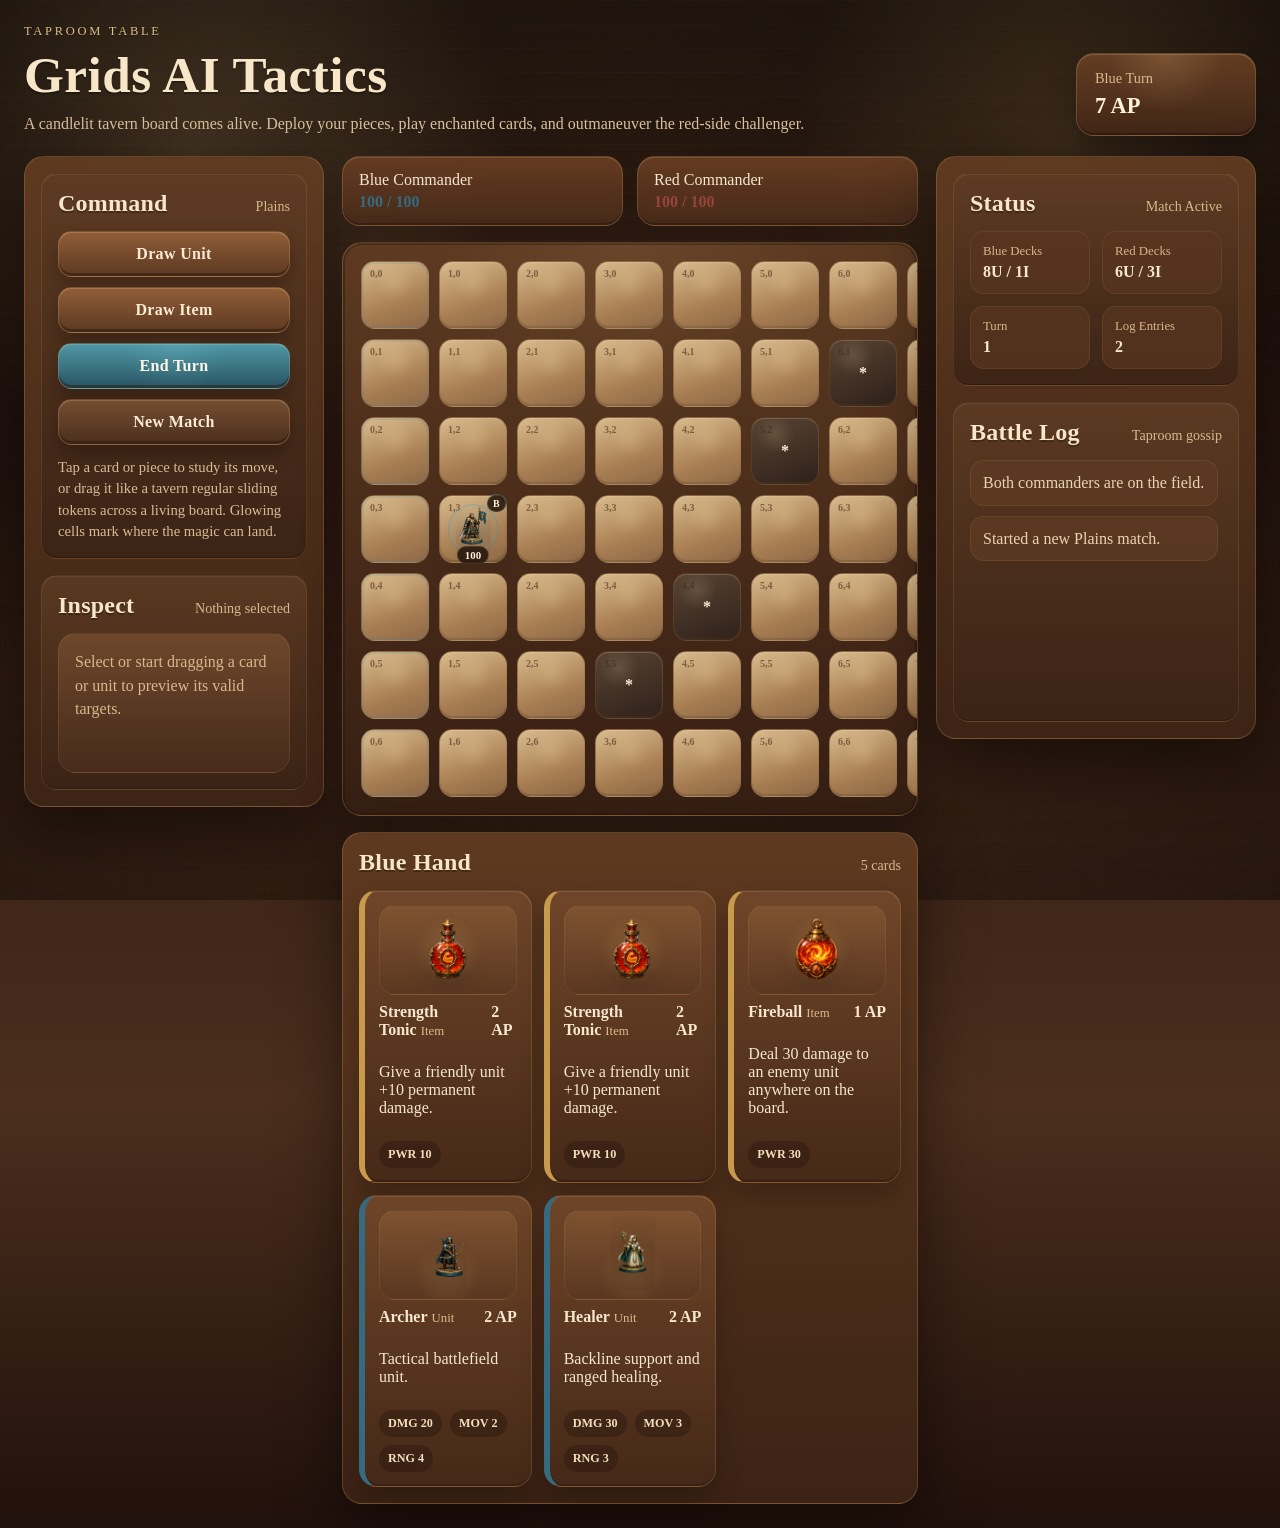
==== web/index.html @ 1a17e0ae "Add browser UI prototype" ====
<!DOCTYPE html>
<html lang="en">
<head>
  <meta charset="UTF-8">
  <meta name="viewport" content="width=device-width, initial-scale=1.0">
  <title>Grids AI Browser</title>
  <link rel="stylesheet" href="./styles.css">
</head>
<body>
  <div class="page-shell">
    <header class="topbar">
      <div>
        <p class="eyebrow">Taproom Table</p>
        <h1>Grids AI Tactics</h1>
        <p class="subtitle">A candlelit tavern board comes alive. Deploy your pieces, play enchanted cards, and outmaneuver the red-side challenger.</p>
      </div>
      <div class="turn-card" id="turn-card">
        <span id="turn-label">Blue Turn</span>
        <strong id="actions-label">7 AP</strong>
      </div>
    </header>

    <main class="layout">
      <aside class="panel panel-left">
        <section class="panel-block">
          <div class="panel-heading">
            <h2>Command</h2>
            <span id="map-label">Plains</span>
          </div>
          <div class="button-stack">
            <button id="draw-unit-btn" class="action-btn">Draw Unit</button>
            <button id="draw-item-btn" class="action-btn">Draw Item</button>
            <button id="end-turn-btn" class="action-btn primary">End Turn</button>
            <button id="reset-btn" class="action-btn ghost">New Match</button>
          </div>
          <p class="note">Tap a card or piece to study its move, or drag it like a tavern regular sliding tokens across a living board. Glowing cells mark where the magic can land.</p>
        </section>

        <section class="panel-block">
          <div class="panel-heading">
            <h2>Inspect</h2>
            <span id="selection-kind">Nothing selected</span>
          </div>
          <div id="selection-card" class="selection-card empty">
            <p>Select or start dragging a card or unit to preview its valid targets.</p>
          </div>
        </section>
      </aside>

      <section class="board-stage">
        <div class="score-strip">
          <article class="score-card blue">
            <span>Blue Commander</span>
            <strong id="blue-commander-hp">300 / 300</strong>
          </article>
          <article class="score-card red">
            <span>Red Commander</span>
            <strong id="red-commander-hp">300 / 300</strong>
          </article>
        </div>

        <div class="board-frame">
          <div id="board" class="board" aria-label="Game board"></div>
        </div>

        <section class="hand-panel">
          <div class="panel-heading">
            <h2>Blue Hand</h2>
            <span id="hand-count">0 cards</span>
          </div>
          <div id="hand" class="hand-row"></div>
        </section>
      </section>

      <aside class="panel panel-right">
        <section class="panel-block">
          <div class="panel-heading">
            <h2>Status</h2>
            <span id="winner-label">Match Active</span>
          </div>
          <div class="status-grid">
            <div>
              <span class="status-label">Blue Decks</span>
              <strong id="blue-deck-counts">0 / 0</strong>
            </div>
            <div>
              <span class="status-label">Red Decks</span>
              <strong id="red-deck-counts">0 / 0</strong>
            </div>
            <div>
              <span class="status-label">Turn</span>
              <strong id="turn-number">1</strong>
            </div>
            <div>
              <span class="status-label">Log Entries</span>
              <strong id="log-count">0</strong>
            </div>
          </div>
        </section>

        <section class="panel-block grow">
          <div class="panel-heading">
            <h2>Battle Log</h2>
            <span>Taproom gossip</span>
          </div>
          <div id="log" class="log-list"></div>
        </section>
      </aside>
    </main>
  </div>

  <script src="./app.js"></script>
</body>
</html>
---- web/styles.css ----
:root {
  --bg-0: #21130f;
  --bg-1: #3c2418;
  --bg-2: #6a462d;
  --ink: #f6e7cd;
  --muted: #ccb188;
  --panel: rgba(74, 43, 24, 0.84);
  --panel-strong: rgba(94, 54, 28, 0.94);
  --line: rgba(211, 170, 104, 0.24);
  --shadow: 0 22px 60px rgba(8, 4, 2, 0.5);
  --blue: #356a80;
  --blue-bright: #65b6c6;
  --red: #944638;
  --red-bright: #d17b63;
  --gold: #c79a4c;
  --green: #688752;
  --wood-dark: #3d2418;
  --wood-mid: #70492f;
  --wood-light: #9f7148;
  --felt: #27453f;
  --candle: #ffd38a;
  --tile: clamp(36px, 7vw, 68px);
}

* {
  box-sizing: border-box;
}

body {
  margin: 0;
  min-height: 100vh;
  color: var(--ink);
  font-family: "Palatino Linotype", "Book Antiqua", Georgia, serif;
  background:
    radial-gradient(circle at 15% 10%, rgba(255, 211, 138, 0.2), transparent 18%),
    radial-gradient(circle at 84% 9%, rgba(255, 197, 108, 0.18), transparent 16%),
    radial-gradient(circle at 50% 30%, rgba(123, 74, 42, 0.2), transparent 38%),
    linear-gradient(180deg, #120b09, #26150f 30%, #4b2e1d 72%, #21110c);
}

body::before {
  content: "";
  position: fixed;
  inset: 0;
  pointer-events: none;
  background-image:
    linear-gradient(rgba(255, 255, 255, 0.025) 1px, transparent 1px),
    linear-gradient(90deg, rgba(0, 0, 0, 0.06) 1px, transparent 1px),
    linear-gradient(8deg, rgba(157, 111, 63, 0.14), rgba(67, 40, 23, 0.1) 38%, rgba(157, 111, 63, 0.08) 62%, rgba(28, 16, 10, 0.2));
  background-size: 24px 24px, 24px 24px, 100% 100%;
  opacity: 0.68;
}

body::after {
  content: "";
  position: fixed;
  inset: 0;
  pointer-events: none;
  background:
    radial-gradient(circle at center, transparent 38%, rgba(0, 0, 0, 0.26) 100%),
    linear-gradient(180deg, rgba(255, 205, 123, 0.06), transparent 24%, transparent 76%, rgba(0, 0, 0, 0.24));
}

.page-shell {
  position: relative;
  z-index: 1;
  padding: 24px;
}

.topbar {
  display: flex;
  justify-content: space-between;
  align-items: end;
  gap: 20px;
  margin-bottom: 20px;
}

.eyebrow {
  margin: 0 0 6px;
  text-transform: uppercase;
  letter-spacing: 0.22em;
  font-size: 0.78rem;
  color: #e0bf87;
  text-shadow: 0 1px 0 rgba(0, 0, 0, 0.35);
}

h1, h2 {
  margin: 0;
  font-family: "Palatino Linotype", "Book Antiqua", Georgia, serif;
  letter-spacing: 0.01em;
  color: #f7e7c8;
  text-shadow: 0 2px 0 rgba(0, 0, 0, 0.28);
}

h1 {
  font-size: clamp(2rem, 4vw, 3.5rem);
}

.subtitle {
  margin: 8px 0 0;
  max-width: 52rem;
  color: #dbc19d;
  line-height: 1.5;
}

.turn-card,
.panel,
.board-frame,
.hand-panel,
.score-card {
  border: 1px solid var(--line);
  box-shadow: var(--shadow);
  backdrop-filter: blur(14px);
}

.turn-card {
  min-width: 180px;
  border-radius: 18px;
  padding: 16px 18px;
  display: flex;
  flex-direction: column;
  gap: 6px;
  background:
    radial-gradient(circle at top, rgba(255, 213, 145, 0.16), transparent 48%),
    linear-gradient(180deg, rgba(103, 63, 35, 0.94), rgba(67, 39, 24, 0.97));
  box-shadow:
    inset 0 1px 0 rgba(255, 224, 170, 0.18),
    inset 0 -2px 0 rgba(28, 13, 8, 0.4),
    0 16px 30px rgba(0, 0, 0, 0.3);
}

.turn-card span {
  font-size: 0.9rem;
  color: #d8bb8f;
}

.turn-card strong {
  font-size: 1.4rem;
  color: #fff3dc;
}

.layout {
  display: grid;
  grid-template-columns: minmax(240px, 300px) minmax(0, 1fr) minmax(260px, 320px);
  gap: 18px;
  align-items: start;
}

.panel,
.hand-panel,
.board-frame {
  border-radius: 20px;
  background:
    linear-gradient(180deg, rgba(98, 60, 33, 0.92), rgba(62, 36, 22, 0.96));
}

.panel {
  padding: 16px;
}

.panel-left,
.panel-right {
  display: flex;
  flex-direction: column;
  gap: 16px;
}

.panel-block {
  padding: 16px;
  border-radius: 16px;
  background:
    linear-gradient(180deg, rgba(95, 60, 36, 0.82), rgba(58, 35, 22, 0.9));
  border: 1px solid rgba(212, 166, 100, 0.14);
  box-shadow:
    inset 0 1px 0 rgba(255, 225, 182, 0.08),
    inset 0 -1px 0 rgba(19, 10, 6, 0.35);
}

.panel-block.grow {
  min-height: 320px;
}

.panel-heading {
  display: flex;
  justify-content: space-between;
  gap: 12px;
  align-items: baseline;
  margin-bottom: 14px;
}

.panel-heading span {
  color: #d5b88d;
  font-size: 0.88rem;
}

.button-stack {
  display: grid;
  gap: 10px;
}

.action-btn {
  appearance: none;
  border: 1px solid rgba(212, 170, 105, 0.26);
  border-radius: 14px;
  padding: 13px 14px;
  font: inherit;
  font-weight: 700;
  letter-spacing: 0.02em;
  color: #f9ebd4;
  background:
    linear-gradient(180deg, rgba(147, 96, 57, 0.96), rgba(93, 57, 34, 0.98));
  cursor: pointer;
  box-shadow:
    inset 0 1px 0 rgba(255, 225, 182, 0.18),
    inset 0 -3px 0 rgba(39, 20, 11, 0.45),
    0 10px 18px rgba(0, 0, 0, 0.24);
  transition: transform 120ms ease, box-shadow 120ms ease, opacity 120ms ease, filter 120ms ease;
}

.action-btn:hover:not(:disabled) {
  transform: translateY(-1px);
  filter: brightness(1.05);
}

.action-btn:active:not(:disabled) {
  transform: translateY(2px);
  box-shadow:
    inset 0 2px 0 rgba(39, 20, 11, 0.32),
    inset 0 -1px 0 rgba(255, 225, 182, 0.08),
    0 4px 10px rgba(0, 0, 0, 0.22);
}

.action-btn:disabled {
  cursor: not-allowed;
  opacity: 0.4;
}

.action-btn.primary {
  color: #fff6e6;
  background:
    radial-gradient(circle at top, rgba(132, 214, 227, 0.16), transparent 42%),
    linear-gradient(180deg, #4f97a5, #285362);
}

.action-btn.ghost {
  background:
    linear-gradient(180deg, rgba(122, 82, 51, 0.9), rgba(76, 47, 31, 0.95));
}

.note {
  margin: 12px 0 0;
  color: #d8bc95;
  line-height: 1.45;
  font-size: 0.92rem;
}

.selection-card {
  min-height: 140px;
  border-radius: 18px;
  padding: 16px;
  background:
    linear-gradient(180deg, rgba(120, 79, 48, 0.74), rgba(74, 45, 29, 0.82));
  border: 1px solid rgba(217, 170, 104, 0.12);
}

.selection-card.empty {
  color: #d7b88c;
}

.selection-card h3 {
  margin: 0 0 8px;
  font-size: 1.1rem;
}

.selection-card p {
  margin: 0;
  line-height: 1.45;
}

.selection-meta {
  display: grid;
  grid-template-columns: repeat(2, minmax(0, 1fr));
  gap: 10px;
  margin-top: 12px;
}

.selection-meta strong {
  display: block;
  font-size: 1.05rem;
}

.selection-meta span {
  color: #d5b88b;
  font-size: 0.82rem;
}

.board-stage {
  display: flex;
  flex-direction: column;
  gap: 16px;
}

.score-strip {
  display: grid;
  grid-template-columns: repeat(2, minmax(0, 1fr));
  gap: 14px;
}

.score-card {
  padding: 14px 16px;
  border-radius: 18px;
  background:
    linear-gradient(180deg, rgba(104, 61, 34, 0.94), rgba(71, 42, 26, 0.98));
  display: flex;
  flex-direction: column;
  gap: 4px;
  box-shadow:
    inset 0 1px 0 rgba(255, 226, 184, 0.12),
    inset 0 -2px 0 rgba(21, 11, 8, 0.32);
}

.score-card.blue strong {
  color: var(--blue);
}

.score-card.red strong {
  color: var(--red);
}

.board-frame {
  padding: 18px;
  overflow: auto;
  background:
    radial-gradient(circle at top, rgba(255, 214, 140, 0.08), transparent 30%),
    linear-gradient(180deg, rgba(95, 59, 34, 0.96), rgba(54, 31, 19, 0.99));
  border: 1px solid rgba(205, 161, 94, 0.24);
  box-shadow:
    inset 0 0 0 2px rgba(31, 16, 9, 0.35),
    inset 0 1px 0 rgba(255, 226, 180, 0.08),
    0 22px 40px rgba(0, 0, 0, 0.3);
}

.board {
  width: max-content;
  margin: 0 auto;
  display: grid;
  grid-template-columns: repeat(10, var(--tile));
  gap: 10px;
}

.cell {
  width: var(--tile);
  height: var(--tile);
  position: relative;
  border-radius: 14px;
  border: 1px solid rgba(118, 85, 53, 0.44);
  display: grid;
  place-items: center;
  font-weight: 800;
  user-select: none;
  transition: transform 140ms ease, box-shadow 140ms ease, background 140ms ease, border-color 140ms ease;
  background:
    radial-gradient(circle at 50% 30%, rgba(255, 226, 173, 0.18), transparent 34%),
    linear-gradient(160deg, #d9bc8e, #aa8054 60%, #8d6846);
  box-shadow:
    inset 0 1px 0 rgba(255, 237, 204, 0.18),
    inset 0 -2px 0 rgba(90, 62, 34, 0.25);
}

.cell::before {
  content: attr(data-coord);
  position: absolute;
  left: 8px;
  top: 6px;
  font-size: 0.62rem;
  color: rgba(68, 42, 22, 0.58);
  font-weight: 700;
}

.cell.blocker {
  background:
    radial-gradient(circle at 35% 25%, rgba(255, 220, 179, 0.14), transparent 30%),
    linear-gradient(160deg, #584332, #2f211a);
  color: #f8ebd3;
}

.cell.deploy-blue {
  box-shadow: inset 0 0 0 2px rgba(68, 132, 165, 0.16);
}

.cell.deploy-red {
  box-shadow: inset 0 0 0 2px rgba(175, 88, 64, 0.16);
}

.cell.highlight-deploy,
.cell.highlight-move,
.cell.highlight-attack,
.cell.highlight-heal,
.cell.highlight-item {
  transform: translateY(-1px) scale(1.02);
}

.cell.highlight-deploy {
  background: linear-gradient(160deg, rgba(116, 203, 209, 0.86), rgba(61, 127, 143, 0.82));
}

.cell.highlight-move {
  background: linear-gradient(160deg, rgba(190, 214, 129, 0.92), rgba(103, 133, 61, 0.84));
}

.cell.highlight-attack {
  background: linear-gradient(160deg, rgba(213, 126, 102, 0.94), rgba(132, 53, 37, 0.84));
}

.cell.highlight-heal {
  background: linear-gradient(160deg, rgba(207, 228, 167, 0.94), rgba(100, 150, 85, 0.82));
}

.cell.highlight-item {
  background: linear-gradient(160deg, rgba(236, 188, 104, 0.96), rgba(166, 102, 33, 0.82));
}

.unit-token {
  width: calc(var(--tile) - 4px);
  height: calc(var(--tile) - 4px);
  border-radius: 18px;
  display: block;
  cursor: grab;
  box-shadow: 0 12px 24px rgba(0, 0, 0, 0.08);
  position: relative;
  overflow: visible;
  background: transparent;
}

.unit-token::before {
  content: "";
  position: absolute;
  inset: 18% 16% 14%;
  border-radius: 50%;
  filter: blur(10px);
  opacity: 0.9;
}

.piece-window {
  position: absolute;
  left: 50%;
  overflow: hidden;
  transform: translateX(-50%);
  pointer-events: none;
}

.piece-strip {
  display: block;
  height: 100%;
  width: auto;
  transform: translateX(calc(var(--frame-index, 0) * -20%));
  transform-origin: top left;
}

.token-window {
  bottom: 10%;
  height: 90%;
  aspect-ratio: var(--frame-ratio, 0.56);
  z-index: 1;
}

.token-sprite {
  filter: drop-shadow(0 8px 8px rgba(33, 22, 15, 0.22));
}

.cell-effect-window {
  top: 50%;
  width: calc(128% * var(--frame-ratio, 0.6));
  height: 128%;
  transform: translate(-50%, -50%);
  z-index: 4;
}

.cell-effect-strip {
  filter: drop-shadow(0 10px 10px rgba(33, 22, 15, 0.2));
}

.unit-token::after {
  content: "";
  position: absolute;
  inset: 8px;
  border-radius: 999px;
  border: 1px solid transparent;
  z-index: 2;
  pointer-events: none;
}

.unit-token.blue::before {
  background: radial-gradient(circle, rgba(88, 182, 214, 0.34), transparent 68%);
}

.unit-token.red::before {
  background: radial-gradient(circle, rgba(218, 125, 103, 0.34), transparent 68%);
}

.unit-token.blue::after {
  border-color: rgba(88, 182, 214, 0.42);
  box-shadow: 0 0 0 1px rgba(46, 108, 134, 0.18);
}

.unit-token.red::after {
  border-color: rgba(218, 125, 103, 0.44);
  box-shadow: 0 0 0 1px rgba(157, 65, 48, 0.18);
}

.unit-token.spent {
  outline: 3px solid rgba(244, 204, 120, 0.86);
}

.unit-token.selected {
  outline: 3px solid rgba(255, 236, 204, 0.9);
  box-shadow: 0 0 0 4px rgba(239, 193, 113, 0.22), 0 10px 22px rgba(0, 0, 0, 0.16);
}

.token-hp {
  position: absolute;
  left: 50%;
  bottom: -3px;
  transform: translateX(-50%);
  z-index: 3;
  min-width: 28px;
  padding: 2px 7px;
  border-radius: 999px;
  font-size: 0.68rem;
  font-weight: 700;
  text-align: center;
  color: #fff3db;
  background: rgba(37, 21, 13, 0.88);
  border: 1px solid rgba(214, 168, 103, 0.2);
}

.token-side {
  position: absolute;
  top: -2px;
  right: -1px;
  z-index: 3;
  min-width: 18px;
  padding: 2px 5px;
  border-radius: 999px;
  font-size: 0.62rem;
  font-weight: 800;
  letter-spacing: 0.04em;
  text-align: center;
  color: #fff1d6;
  background: rgba(37, 21, 13, 0.88);
  border: 1px solid rgba(214, 168, 103, 0.2);
}

.unit-token.blue .token-side {
  box-shadow: 0 0 0 1px rgba(88, 182, 214, 0.32);
}

.unit-token.red .token-side {
  box-shadow: 0 0 0 1px rgba(218, 125, 103, 0.32);
}

.dragging {
  opacity: 0.62;
}

.hand-panel {
  padding: 16px;
}

.hand-row {
  display: grid;
  grid-template-columns: repeat(auto-fit, minmax(132px, 1fr));
  gap: 12px;
}

.card {
  border-radius: 18px;
  padding: 14px;
  min-height: 138px;
  border: 1px solid rgba(205, 162, 96, 0.22);
  background:
    linear-gradient(180deg, rgba(113, 71, 42, 0.92), rgba(70, 41, 24, 0.95));
  cursor: grab;
  box-shadow:
    inset 0 1px 0 rgba(255, 226, 180, 0.12),
    inset 0 -2px 0 rgba(23, 11, 7, 0.28),
    0 14px 26px rgba(0, 0, 0, 0.22);
  display: flex;
  flex-direction: column;
  gap: 8px;
  transition: transform 120ms ease, box-shadow 120ms ease;
}

.card:hover {
  transform: translateY(-2px);
}

.card.selected {
  border-color: rgba(239, 193, 113, 0.4);
  box-shadow:
    inset 0 1px 0 rgba(255, 232, 191, 0.16),
    0 16px 30px rgba(0, 0, 0, 0.3),
    0 0 0 2px rgba(242, 201, 126, 0.18);
  transform: translateY(-2px);
}

.card.unit {
  border-left: 6px solid var(--blue);
}

.card.item {
  border-left: 6px solid var(--gold);
}

.card-title {
  display: flex;
  justify-content: space-between;
  align-items: start;
  gap: 12px;
}

.card-figure {
  height: 90px;
  border-radius: 16px;
  border: 1px solid rgba(206, 166, 99, 0.12);
  background:
    radial-gradient(circle at 50% 72%, rgba(255, 210, 124, 0.14), transparent 35%),
    linear-gradient(180deg, rgba(146, 97, 58, 0.5), rgba(82, 51, 31, 0.44));
  position: relative;
  overflow: hidden;
}

.item-figure {
  display: grid;
  place-items: center;
  background:
    radial-gradient(circle at 50% 50%, rgba(244, 198, 103, 0.2), transparent 42%),
    linear-gradient(180deg, rgba(146, 97, 58, 0.5), rgba(82, 51, 31, 0.44));
}

.card-window {
  top: 6px;
  height: calc(100% - 14px);
  aspect-ratio: var(--frame-ratio, 0.56);
}

.card-sprite {
  filter: drop-shadow(0 8px 8px rgba(33, 22, 15, 0.18));
}

.item-icon {
  width: 72px;
  height: 72px;
  object-fit: contain;
  filter: drop-shadow(0 10px 10px rgba(33, 22, 15, 0.18));
}

.card-title strong {
  font-size: 1rem;
}

.card-title span {
  font-size: 0.8rem;
  color: #d9bc8f;
}

.card-stats {
  margin-top: auto;
  display: flex;
  flex-wrap: wrap;
  gap: 8px;
}

.pill {
  display: inline-flex;
  align-items: center;
  gap: 4px;
  padding: 6px 9px;
  border-radius: 999px;
  background: rgba(34, 20, 12, 0.38);
  font-size: 0.76rem;
  font-weight: 700;
  color: #f3dfbc;
}

.status-grid {
  display: grid;
  grid-template-columns: repeat(2, minmax(0, 1fr));
  gap: 12px;
}

.status-grid > div {
  padding: 12px;
  border-radius: 14px;
  background: rgba(88, 53, 31, 0.74);
  border: 1px solid rgba(205, 162, 95, 0.12);
}

.status-label {
  display: block;
  color: #d6b78a;
  font-size: 0.8rem;
  margin-bottom: 4px;
}

.log-list {
  display: flex;
  flex-direction: column;
  gap: 10px;
  max-height: 420px;
  overflow: auto;
  padding-right: 4px;
}

.log-entry {
  padding: 11px 12px;
  border-radius: 14px;
  background: rgba(94, 58, 35, 0.74);
  border: 1px solid rgba(205, 163, 97, 0.12);
  color: #ead5b1;
  line-height: 1.35;
  animation: lift-in 240ms ease;
}

@keyframes lift-in {
  from {
    opacity: 0;
    transform: translateY(10px);
  }
  to {
    opacity: 1;
    transform: translateY(0);
  }
}

@media (max-width: 1180px) {
  .layout {
    grid-template-columns: 1fr;
  }

  .panel-left,
  .panel-right {
    order: 2;
  }

  .board-stage {
    order: 1;
  }
}

@media (max-width: 720px) {
  .page-shell {
    padding: 16px;
  }

  .topbar {
    flex-direction: column;
    align-items: stretch;
  }

  .score-strip {
    grid-template-columns: 1fr;
  }

  .hand-row {
    grid-template-columns: 1fr 1fr;
  }
}
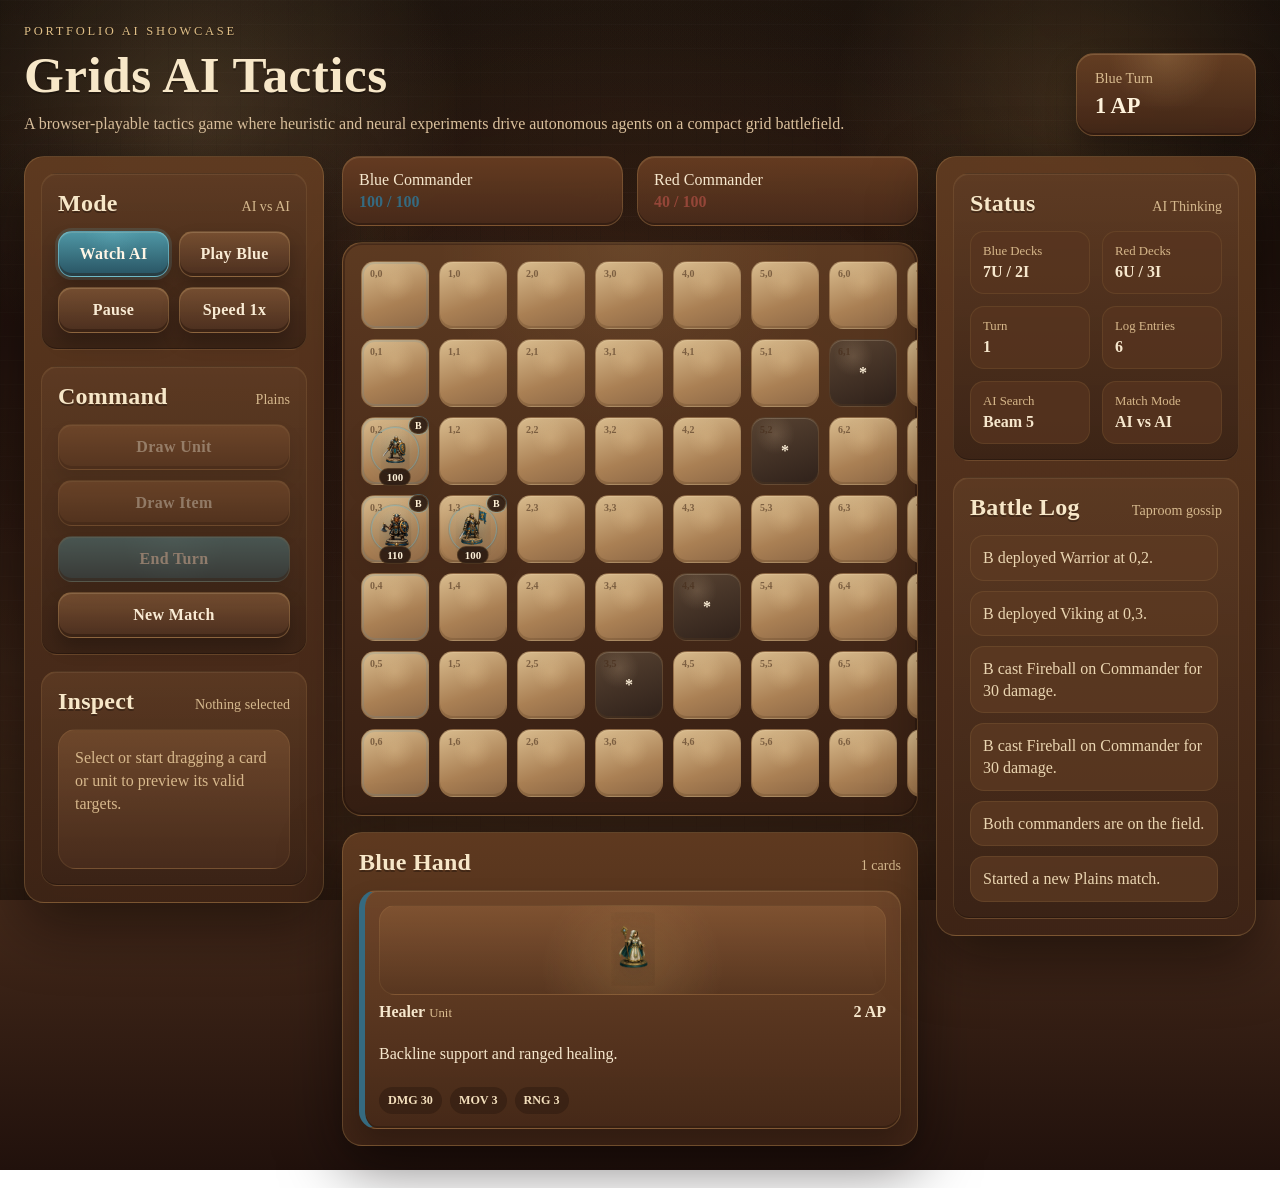
==== commit 29e2aa1f: "Add GitHub Pages AI showcase and neural training pipeline" ====
--- a/web/index.html
+++ b/web/index.html
@@ -3,16 +3,16 @@
 <head>
   <meta charset="UTF-8">
   <meta name="viewport" content="width=device-width, initial-scale=1.0">
-  <title>Grids AI Browser</title>
+  <title>Grids AI Tactics - Autonomous Board Game AI</title>
   <link rel="stylesheet" href="./styles.css">
 </head>
 <body>
   <div class="page-shell">
     <header class="topbar">
       <div>
-        <p class="eyebrow">Taproom Table</p>
+        <p class="eyebrow">Portfolio AI Showcase</p>
         <h1>Grids AI Tactics</h1>
-        <p class="subtitle">A candlelit tavern board comes alive. Deploy your pieces, play enchanted cards, and outmaneuver the red-side challenger.</p>
+        <p class="subtitle">A browser-playable tactics game where heuristic and neural experiments drive autonomous agents on a compact grid battlefield.</p>
       </div>
       <div class="turn-card" id="turn-card">
         <span id="turn-label">Blue Turn</span>
@@ -24,6 +24,21 @@
       <aside class="panel panel-left">
         <section class="panel-block">
           <div class="panel-heading">
+            <h2>Mode</h2>
+            <span id="mode-label">AI vs AI</span>
+          </div>
+          <div class="mode-grid" role="group" aria-label="Match mode">
+            <button id="watch-ai-btn" class="action-btn primary" type="button">Watch AI</button>
+            <button id="play-blue-btn" class="action-btn ghost" type="button">Play Blue</button>
+          </div>
+          <div class="mode-grid compact" role="group" aria-label="Spectator controls">
+            <button id="pause-btn" class="action-btn ghost" type="button">Pause</button>
+            <button id="speed-btn" class="action-btn ghost" type="button">Speed 1x</button>
+          </div>
+        </section>
+
+        <section class="panel-block">
+          <div class="panel-heading">
             <h2>Command</h2>
             <span id="map-label">Plains</span>
           </div>
@@ -33,7 +48,6 @@
             <button id="end-turn-btn" class="action-btn primary">End Turn</button>
             <button id="reset-btn" class="action-btn ghost">New Match</button>
           </div>
-          <p class="note">Tap a card or piece to study its move, or drag it like a tavern regular sliding tokens across a living board. Glowing cells mark where the magic can land.</p>
         </section>
 
         <section class="panel-block">
@@ -65,7 +79,7 @@
 
         <section class="hand-panel">
           <div class="panel-heading">
-            <h2>Blue Hand</h2>
+            <h2 id="hand-title">Blue Hand</h2>
             <span id="hand-count">0 cards</span>
           </div>
           <div id="hand" class="hand-row"></div>
@@ -95,6 +109,14 @@
               <span class="status-label">Log Entries</span>
               <strong id="log-count">0</strong>
             </div>
+            <div>
+              <span class="status-label">AI Search</span>
+              <strong id="ai-search-label">Beam 5</strong>
+            </div>
+            <div>
+              <span class="status-label">Match Mode</span>
+              <strong id="match-mode-label">AI vs AI</strong>
+            </div>
           </div>
         </section>
 
--- a/web/styles.css
+++ b/web/styles.css
@@ -198,6 +198,16 @@
   gap: 10px;
 }
 
+.mode-grid {
+  display: grid;
+  grid-template-columns: repeat(2, minmax(0, 1fr));
+  gap: 10px;
+}
+
+.mode-grid.compact {
+  margin-top: 10px;
+}
+
 .action-btn {
   appearance: none;
   border: 1px solid rgba(212, 170, 105, 0.26);
@@ -245,6 +255,15 @@
 .action-btn.ghost {
   background:
     linear-gradient(180deg, rgba(122, 82, 51, 0.9), rgba(76, 47, 31, 0.95));
+}
+
+.action-btn.active {
+  border-color: rgba(135, 211, 225, 0.56);
+  box-shadow:
+    inset 0 1px 0 rgba(255, 232, 191, 0.14),
+    inset 0 -3px 0 rgba(39, 20, 11, 0.36),
+    0 0 0 3px rgba(101, 182, 198, 0.16),
+    0 10px 18px rgba(0, 0, 0, 0.24);
 }
 
 .note {
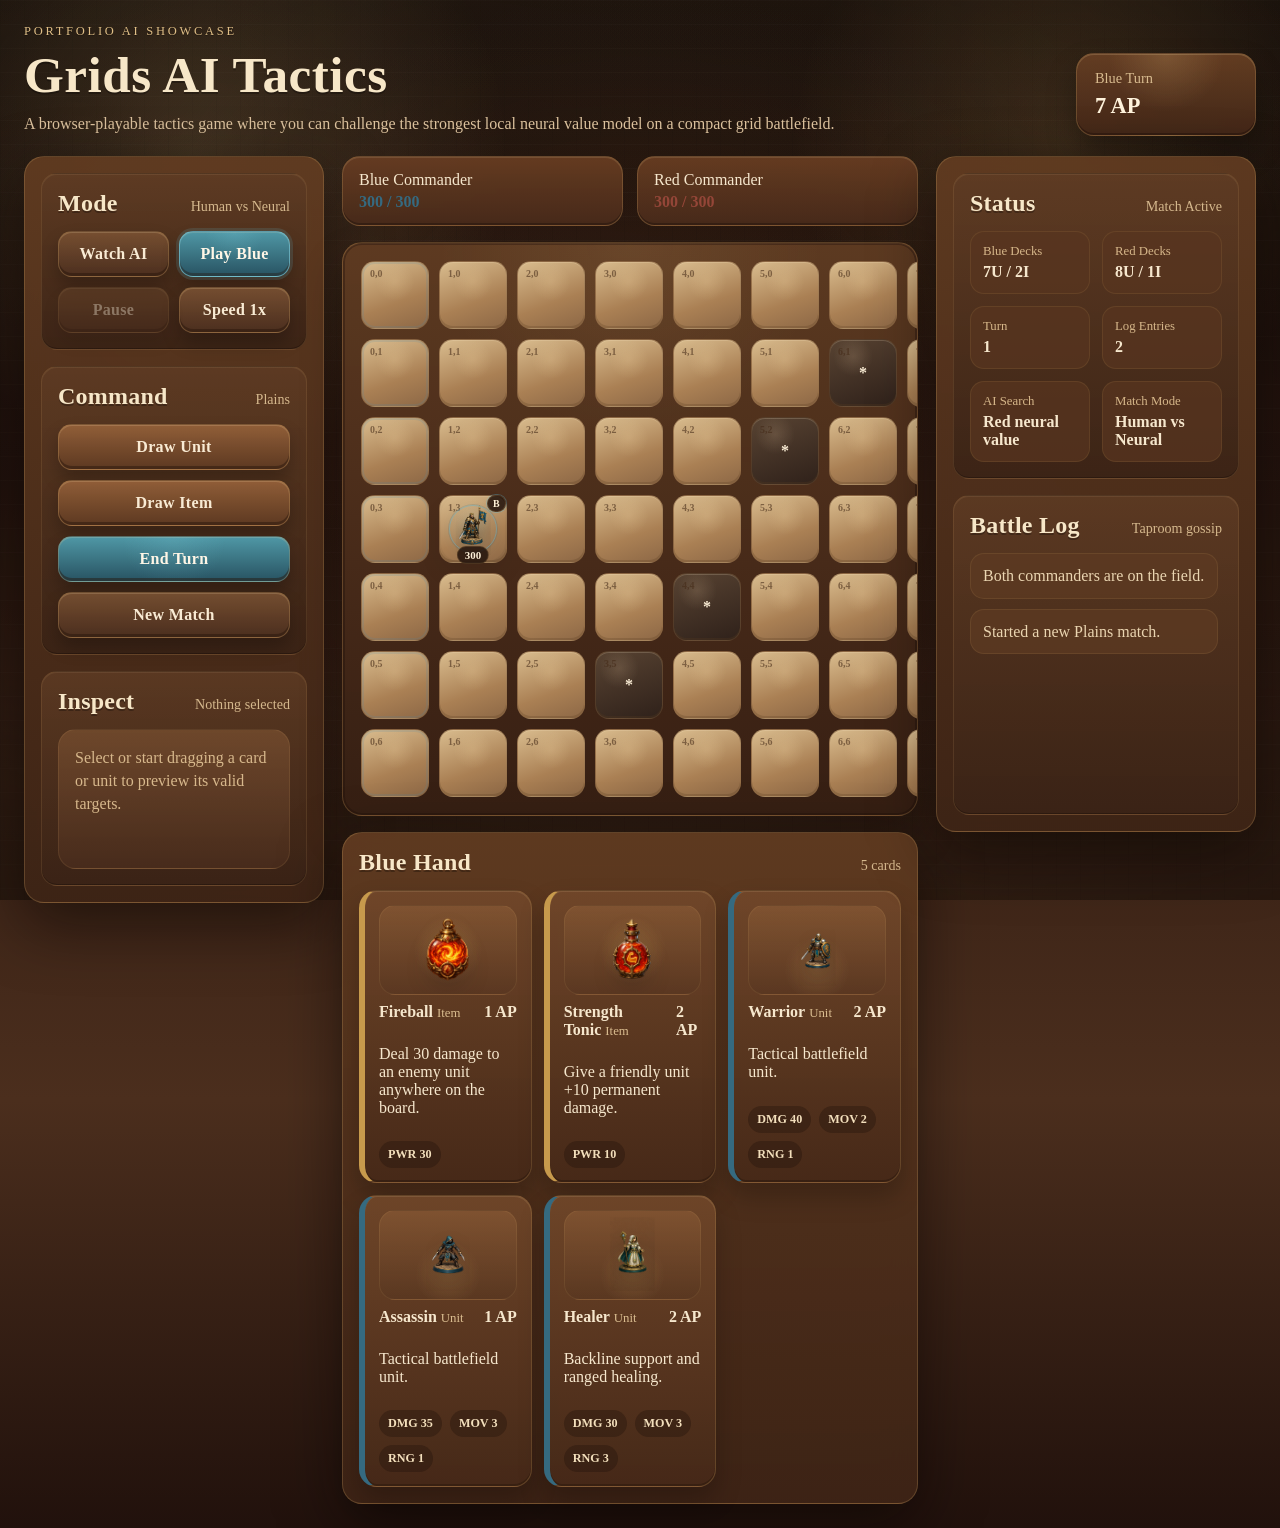
==== commit 22b9bb77: "Add neural browser opponent and 300hp training loop" ====
--- a/web/index.html
+++ b/web/index.html
@@ -12,7 +12,7 @@
       <div>
         <p class="eyebrow">Portfolio AI Showcase</p>
         <h1>Grids AI Tactics</h1>
-        <p class="subtitle">A browser-playable tactics game where heuristic and neural experiments drive autonomous agents on a compact grid battlefield.</p>
+        <p class="subtitle">A browser-playable tactics game where you can challenge the strongest local neural value model on a compact grid battlefield.</p>
       </div>
       <div class="turn-card" id="turn-card">
         <span id="turn-label">Blue Turn</span>
@@ -25,11 +25,11 @@
         <section class="panel-block">
           <div class="panel-heading">
             <h2>Mode</h2>
-            <span id="mode-label">AI vs AI</span>
+            <span id="mode-label">Human vs Neural</span>
           </div>
           <div class="mode-grid" role="group" aria-label="Match mode">
-            <button id="watch-ai-btn" class="action-btn primary" type="button">Watch AI</button>
-            <button id="play-blue-btn" class="action-btn ghost" type="button">Play Blue</button>
+            <button id="watch-ai-btn" class="action-btn ghost" type="button">Watch AI</button>
+            <button id="play-blue-btn" class="action-btn primary" type="button">Play Blue</button>
           </div>
           <div class="mode-grid compact" role="group" aria-label="Spectator controls">
             <button id="pause-btn" class="action-btn ghost" type="button">Pause</button>
@@ -111,11 +111,11 @@
             </div>
             <div>
               <span class="status-label">AI Search</span>
-              <strong id="ai-search-label">Beam 5</strong>
+              <strong id="ai-search-label">Neural value</strong>
             </div>
             <div>
               <span class="status-label">Match Mode</span>
-              <strong id="match-mode-label">AI vs AI</strong>
+              <strong id="match-mode-label">Human vs Neural</strong>
             </div>
           </div>
         </section>
@@ -131,6 +131,7 @@
     </main>
   </div>
 
+  <script src="./assets/models/strongest-value-model.js"></script>
   <script src="./app.js"></script>
 </body>
 </html>
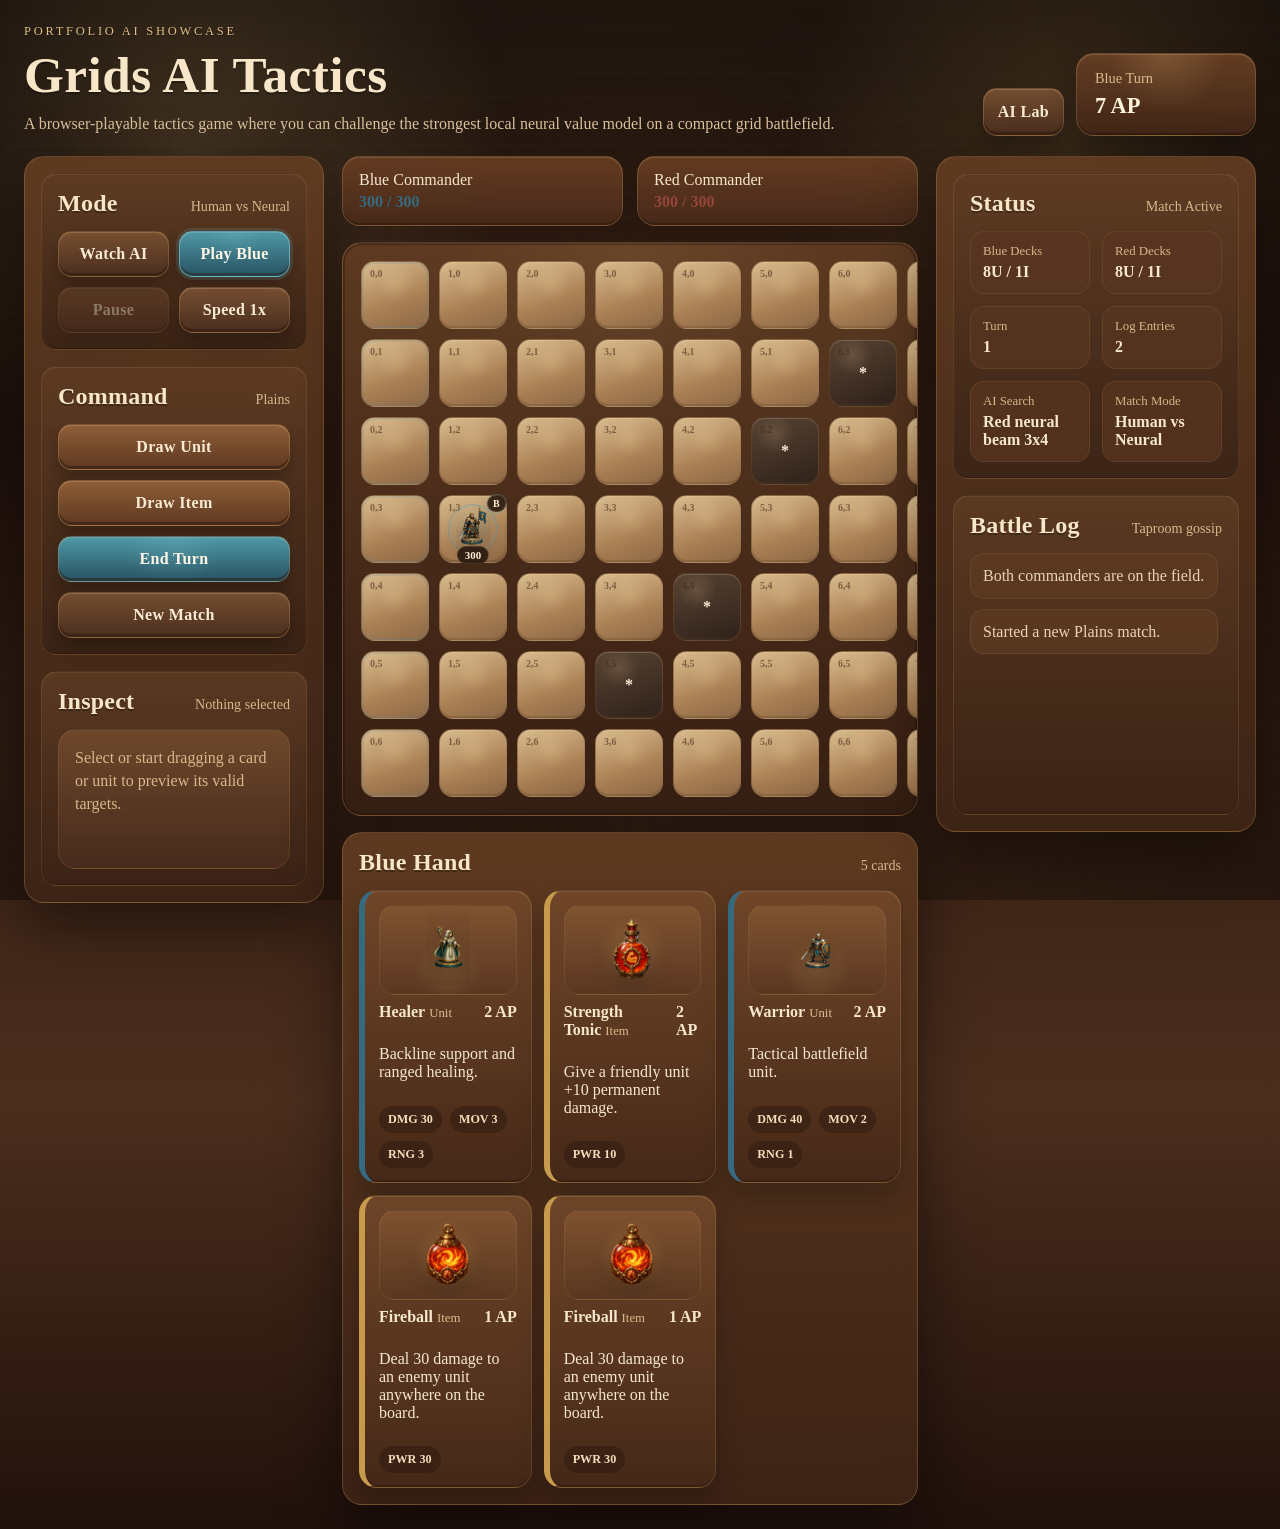
==== commit 4e72ec5d: "Add AI Lab model registry dashboard" ====
--- a/web/index.html
+++ b/web/index.html
@@ -14,9 +14,12 @@
         <h1>Grids AI Tactics</h1>
         <p class="subtitle">A browser-playable tactics game where you can challenge the strongest local neural value model on a compact grid battlefield.</p>
       </div>
-      <div class="turn-card" id="turn-card">
-        <span id="turn-label">Blue Turn</span>
-        <strong id="actions-label">7 AP</strong>
+      <div class="topbar-actions">
+        <a class="action-btn ghost lab-link" href="./ai-lab.html">AI Lab</a>
+        <div class="turn-card" id="turn-card">
+          <span id="turn-label">Blue Turn</span>
+          <strong id="actions-label">7 AP</strong>
+        </div>
       </div>
     </header>
 
--- a/web/styles.css
+++ b/web/styles.css
@@ -75,6 +75,12 @@
   margin-bottom: 20px;
 }
 
+.topbar-actions {
+  display: flex;
+  align-items: end;
+  gap: 12px;
+}
+
 .eyebrow {
   margin: 0 0 6px;
   text-transform: uppercase;
@@ -264,6 +270,14 @@
     inset 0 -3px 0 rgba(39, 20, 11, 0.36),
     0 0 0 3px rgba(101, 182, 198, 0.16),
     0 10px 18px rgba(0, 0, 0, 0.24);
+}
+
+.lab-link {
+  display: inline-flex;
+  align-items: center;
+  justify-content: center;
+  min-height: 48px;
+  text-decoration: none;
 }
 
 .note {
@@ -777,6 +791,10 @@
     align-items: stretch;
   }
 
+  .topbar-actions {
+    align-items: stretch;
+  }
+
   .score-strip {
     grid-template-columns: 1fr;
   }
@@ -785,3 +803,152 @@
     grid-template-columns: 1fr 1fr;
   }
 }
+
+.lab-shell {
+  max-width: 1280px;
+  margin: 0 auto;
+}
+
+.lab-topbar {
+  align-items: center;
+}
+
+.lab-nav {
+  display: flex;
+  align-items: center;
+}
+
+.lab-layout {
+  display: grid;
+  gap: 18px;
+}
+
+.lab-hero {
+  display: grid;
+  grid-template-columns: repeat(4, minmax(0, 1fr));
+  gap: 14px;
+}
+
+.lab-metric,
+.lab-panel,
+.lab-report {
+  border: 1px solid var(--line);
+  box-shadow: var(--shadow);
+  backdrop-filter: blur(14px);
+}
+
+.lab-metric {
+  min-height: 116px;
+  border-radius: 18px;
+  padding: 16px;
+  display: flex;
+  flex-direction: column;
+  justify-content: space-between;
+  background:
+    radial-gradient(circle at top, rgba(101, 182, 198, 0.14), transparent 46%),
+    linear-gradient(180deg, rgba(98, 60, 33, 0.92), rgba(62, 36, 22, 0.96));
+}
+
+.lab-metric span {
+  color: #d8bb8f;
+  font-size: 0.88rem;
+}
+
+.lab-metric strong {
+  color: #fff3dc;
+  font-size: 1.15rem;
+  line-height: 1.2;
+  overflow-wrap: anywhere;
+}
+
+.lab-panel {
+  border-radius: 18px;
+  padding: 18px;
+}
+
+.lab-table-wrap {
+  overflow: auto;
+}
+
+.lab-table {
+  width: 100%;
+  border-collapse: collapse;
+  min-width: 760px;
+}
+
+.lab-table th,
+.lab-table td {
+  padding: 12px 10px;
+  border-bottom: 1px solid rgba(205, 162, 95, 0.16);
+  text-align: left;
+  vertical-align: middle;
+}
+
+.lab-table th {
+  color: #e3c58f;
+  font-size: 0.78rem;
+  text-transform: uppercase;
+}
+
+.lab-model-name {
+  display: inline-block;
+  max-width: 360px;
+  overflow: hidden;
+  text-overflow: ellipsis;
+  white-space: nowrap;
+}
+
+.lab-report-list {
+  display: grid;
+  gap: 12px;
+}
+
+.lab-report {
+  border-radius: 14px;
+  padding: 14px;
+  display: flex;
+  justify-content: space-between;
+  gap: 16px;
+  background: rgba(88, 53, 31, 0.74);
+}
+
+.lab-report strong,
+.lab-report span {
+  display: block;
+}
+
+.lab-report span {
+  color: #d6b78a;
+  font-size: 0.86rem;
+  overflow-wrap: anywhere;
+}
+
+.lab-report-stats {
+  min-width: 220px;
+  text-align: right;
+}
+
+@media (max-width: 900px) {
+  .lab-hero {
+    grid-template-columns: repeat(2, minmax(0, 1fr));
+  }
+
+  .lab-report {
+    flex-direction: column;
+  }
+
+  .lab-report-stats {
+    min-width: 0;
+    text-align: left;
+  }
+}
+
+@media (max-width: 560px) {
+  .topbar-actions {
+    flex-direction: column;
+  }
+
+  .lab-hero {
+    grid-template-columns: 1fr;
+  }
+}
